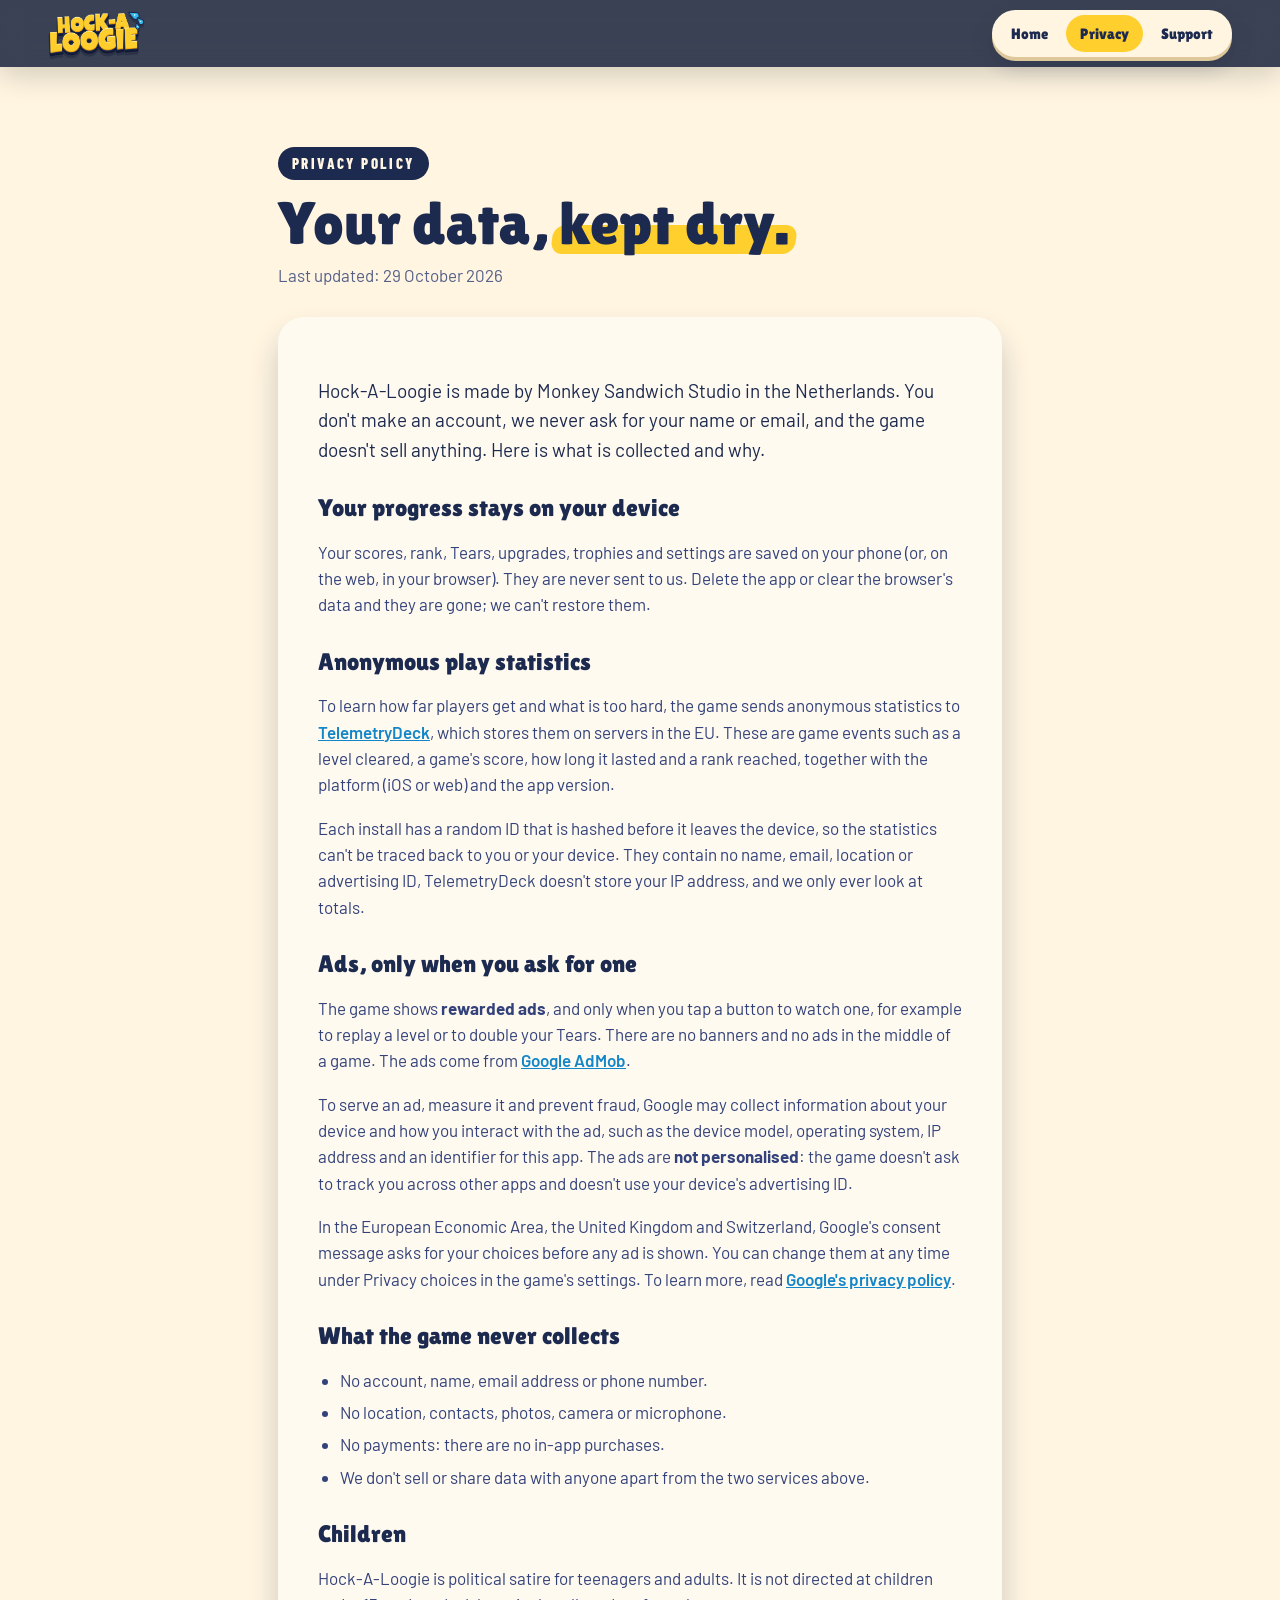
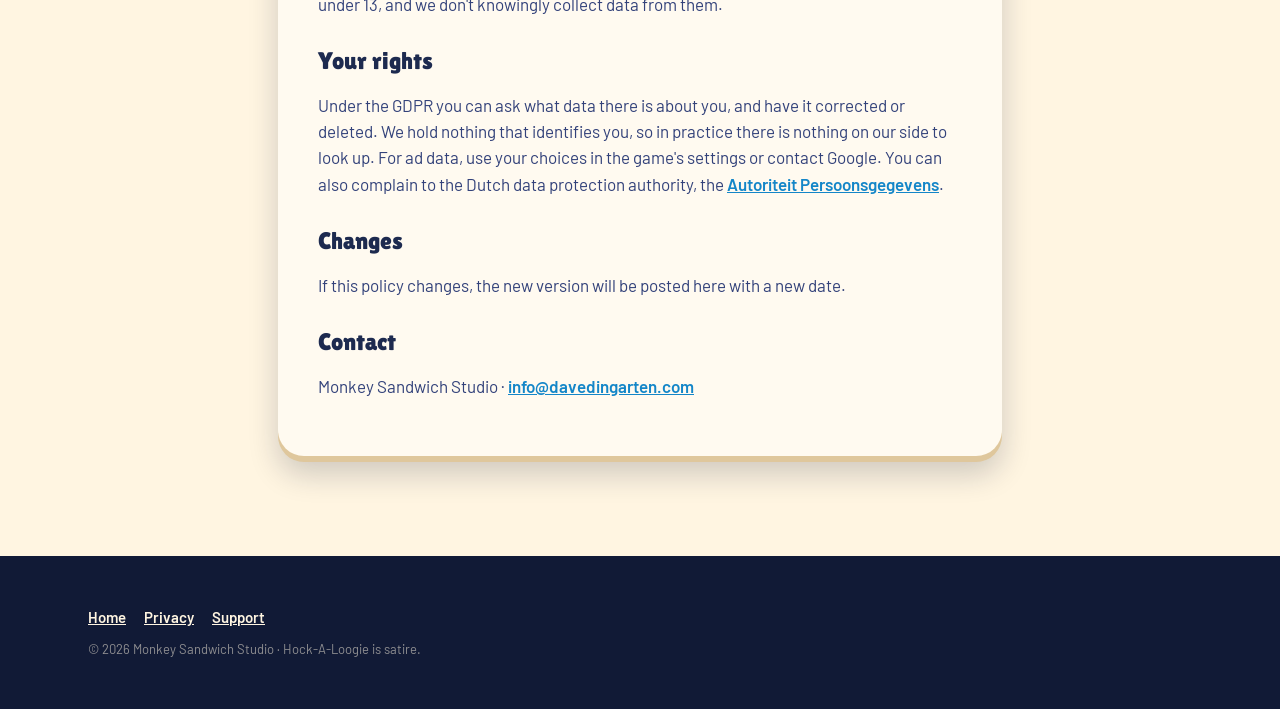
==== privacy/index.html @ 8e6e8755 "Hock-A-Loogie site: landing page, privacy policy, support Co-Authored-By: Claude Opus 5.5 <noreply@a" ====
<!doctype html>
<html lang="en">
<head>
<meta charset="utf-8">
<meta name="viewport" content="width=device-width, initial-scale=1, viewport-fit=cover">
<title>Privacy Policy · Hock-A-Loogie</title>
<meta name="description" content="What Hock-A-Loogie collects, why, and what you can do about it.">
<meta name="theme-color" content="#1d2a4f">
<link rel="icon" href="../art/favicon.png">
<link rel="apple-touch-icon" href="../art/apple-touch-icon.png">
<link rel="preconnect" href="https://fonts.googleapis.com">
<link rel="preconnect" href="https://fonts.gstatic.com" crossorigin>
<link href="https://fonts.googleapis.com/css2?family=Barlow+Condensed:wght@800&family=Barlow:wght@400;600&family=Lilita+One&display=swap" rel="stylesheet">
<link rel="stylesheet" href="../css/site.css">
</head>
<body class="doc-page">

<header class="topbar solid">
  <a class="brand" href="../" aria-label="Hock-A-Loogie home"><img src="../art/logo.webp" alt="Hock-A-Loogie" width="1257" height="596"></a>
  <nav aria-label="Pages"><a href="../">Home</a><a href="./" class="on">Privacy</a><a href="../support/">Support</a></nav>
</header>

<main class="doc">
  <div class="wrap">
    <p class="kicker">PRIVACY POLICY</p>
    <h1 class="h2">Your data, <span class="hl">kept dry.</span></h1>
    <p class="date">Last updated: 29 October 2026</p>

    <div class="doc-card">
      <p class="lead">Hock-A-Loogie is made by Monkey Sandwich Studio in the Netherlands. You don't make an account, we never ask for your name or email, and the game doesn't sell anything. Here is what is collected and why.</p>

      <h3>Your progress stays on your device</h3>
      <p>Your scores, rank, Tears, upgrades, trophies and settings are saved on your phone (or, on the web, in your browser). They are never sent to us. Delete the app or clear the browser's data and they are gone; we can't restore them.</p>

      <h3>Anonymous play statistics</h3>
      <p>To learn how far players get and what is too hard, the game sends anonymous statistics to <a href="https://telemetrydeck.com/privacy/" rel="noopener">TelemetryDeck</a>, which stores them on servers in the EU. These are game events such as a level cleared, a game's score, how long it lasted and a rank reached, together with the platform (iOS or web) and the app version.</p>
      <p>Each install has a random ID that is hashed before it leaves the device, so the statistics can't be traced back to you or your device. They contain no name, email, location or advertising ID, TelemetryDeck doesn't store your IP address, and we only ever look at totals.</p>

      <h3>Ads, only when you ask for one</h3>
      <p>The game shows <strong>rewarded ads</strong>, and only when you tap a button to watch one, for example to replay a level or to double your Tears. There are no banners and no ads in the middle of a game. The ads come from <a href="https://policies.google.com/technologies/partner-sites" rel="noopener">Google AdMob</a>.</p>
      <p>To serve an ad, measure it and prevent fraud, Google may collect information about your device and how you interact with the ad, such as the device model, operating system, IP address and an identifier for this app. The ads are <strong>not personalised</strong>: the game doesn't ask to track you across other apps and doesn't use your device's advertising ID.</p>
      <p>In the European Economic Area, the United Kingdom and Switzerland, Google's consent message asks for your choices before any ad is shown. You can change them at any time under Privacy choices in the game's settings. To learn more, read <a href="https://policies.google.com/privacy" rel="noopener">Google's privacy policy</a>.</p>

      <h3>What the game never collects</h3>
      <ul>
        <li>No account, name, email address or phone number.</li>
        <li>No location, contacts, photos, camera or microphone.</li>
        <li>No payments: there are no in-app purchases.</li>
        <li>We don't sell or share data with anyone apart from the two services above.</li>
      </ul>

      <h3>Children</h3>
      <p>Hock-A-Loogie is political satire for teenagers and adults. It is not directed at children under 13, and we don't knowingly collect data from them.</p>

      <h3>Your rights</h3>
      <p>Under the GDPR you can ask what data there is about you, and have it corrected or deleted. We hold nothing that identifies you, so in practice there is nothing on our side to look up. For ad data, use your choices in the game's settings or contact Google. You can also complain to the Dutch data protection authority, the <a href="https://autoriteitpersoonsgegevens.nl/en" rel="noopener">Autoriteit Persoonsgegevens</a>.</p>

      <h3>Changes</h3>
      <p>If this policy changes, the new version will be posted here with a new date.</p>

      <h3>Contact</h3>
      <p>Monkey Sandwich Studio · <a href="mailto:info@davedingarten.com">info@davedingarten.com</a></p>
    </div>
  </div>
</main>

<footer class="foot">
  <div class="wrap">
    <nav class="foot-links" aria-label="Pages"><a href="../">Home</a><a href="./">Privacy</a><a href="../support/">Support</a></nav>
    <p class="small">© 2026 Monkey Sandwich Studio · Hock-A-Loogie is satire.</p>
  </div>
</footer>
</body>
</html>
---- css/site.css ----
/* Hock-A-Loogie landing page. Palette and fonts from scripts/ui/style.gd. */
:root {
  --navy: #1d2a4f;
  --navy-mid: #33427a;
  --navy-soft: #56618a;
  --navy-deep: #111a36;
  --cream: #fff5e1;
  --cream-rim: #dfc79c;
  --yellow: #ffcf2e;
  --yellow-rim: #d9950b;
  --cyan: #34bdf2;
  --cyan-deep: #1486c8;
  --cyan-soft: #cdeefc;
  --red: #eb4352;
  --red-rim: #a1202e;
  --green: #62c94c;
  --goo: #a6dd3c;
  --goo-hi: #e9ff9a;
  --f-logo: 'Luckiest Guy', 'Lilita One', system-ui, sans-serif;
  --f-head: 'Lilita One', system-ui, sans-serif;
  --f-cond: 'Barlow Condensed', 'Arial Narrow', sans-serif;
  --f-body: 'Barlow', system-ui, sans-serif;
  --plate-shadow: 0 6px 0 var(--cream-rim), 0 18px 30px rgba(17, 26, 54, .2);
  --spring: cubic-bezier(.3, 1.5, .5, 1);
  --gutter: clamp(16px, 4vw, 48px);
}

*, *::before, *::after { box-sizing: border-box; }
html { scroll-behavior: smooth; -webkit-text-size-adjust: 100%; overflow-x: clip; }
body { margin: 0; background: var(--cream); color: var(--navy); font-family: var(--f-body); font-size: 17px; line-height: 1.55; overflow-x: clip; -webkit-font-smoothing: antialiased; }
img, video, svg { display: block; max-width: 100%; }
img { height: auto; }
a { color: inherit; }
button { font: inherit; color: inherit; cursor: pointer; }
.wrap { width: min(1200px, 100%); margin: 0 auto; padding: 0 var(--gutter); }

/* Held until the motion script takes over (see the <head>). */
.motion .hh-copy > *, .motion .hh-phones .phone, .motion .topbar { visibility: hidden; }

/* ---------- top bar ---------- */
.topbar { position: fixed; z-index: 40; top: 0; left: 0; right: 0; display: flex; align-items: center; gap: 16px; padding: 14px var(--gutter); padding-top: max(14px, env(safe-area-inset-top)); transition: background .35s, box-shadow .35s, padding .35s; pointer-events: none; }
.topbar > * { pointer-events: auto; }
.topbar.solid { background: rgba(17, 26, 54, .82); backdrop-filter: blur(14px) saturate(1.3); -webkit-backdrop-filter: blur(14px) saturate(1.3); box-shadow: 0 8px 30px rgba(0, 0, 0, .18); padding-top: 10px; padding-bottom: 10px; }
.brand { display: block; line-height: 0; transition: opacity .35s, transform .35s var(--spring); }
.brand img { height: 46px; width: auto; filter: drop-shadow(0 3px 0 rgba(17, 26, 54, .35)); }
.topbar:not(.solid) .brand { opacity: 0; transform: translateY(-10px) scale(.9); pointer-events: none; }
.topbar nav { margin-left: auto; display: flex; gap: 4px; background: var(--cream); border-radius: 999px; padding: 5px; box-shadow: 0 4px 0 var(--cream-rim), 0 10px 22px rgba(17, 26, 54, .2); }
.topbar nav a { font-family: var(--f-head); font-size: 15px; text-decoration: none; padding: 7px 14px; border-radius: 999px; transition: background .2s, transform .2s var(--spring); }
.topbar nav a:hover, .topbar nav a.on { background: var(--yellow); }
.topbar nav a:active { transform: scale(.94); }
.topbar nav .nav-cta { background: var(--navy); color: var(--cream); }
.topbar nav .nav-cta:hover { background: var(--navy-mid); }

/* ---------- shared pieces ---------- */
.pill { display: inline-block; font-family: var(--f-cond); font-weight: 800; font-size: 15px; letter-spacing: .12em; color: var(--cream); background: var(--navy); padding: 6px 16px 5px; border-radius: 999px; box-shadow: 0 3px 0 var(--navy-deep); }
.kicker { display: inline-block; margin: 0 0 14px; font-family: var(--f-cond); font-weight: 800; font-size: 15px; letter-spacing: .16em; color: var(--cream); background: var(--navy); padding: 5px 14px 4px; border-radius: 999px; }
.kicker.light { background: var(--yellow); color: var(--navy); }
.h2 { margin: 0 0 36px; font-family: var(--f-head); font-weight: 400; font-size: clamp(42px, 6vw, 80px); line-height: .98; color: var(--navy); }
.hl { position: relative; white-space: nowrap; z-index: 0; }
.hl::before { content: ''; position: absolute; z-index: -1; left: -.12em; right: -.12em; bottom: .04em; height: .48em; background: var(--yellow); border-radius: .2em; transform: skewX(-8deg) scaleX(var(--hl, 1)); transform-origin: left; }
.split .w { display: inline-block; overflow: hidden; vertical-align: top; padding-bottom: .08em; margin-bottom: -.08em; }
.split .w > span { display: inline-block; }
.cta-row { display: flex; flex-wrap: wrap; gap: 14px; align-items: center; }
.btn { display: inline-flex; align-items: center; gap: 10px; font-family: var(--f-head); font-size: 20px; text-decoration: none; padding: 14px 26px 13px; border-radius: 999px; border: 3px solid var(--navy); position: relative; transition: transform .2s var(--spring), box-shadow .15s; white-space: nowrap; }
.btn svg { width: 18px; fill: currentColor; }
.btn-yellow { background: linear-gradient(180deg, #ffe066, var(--yellow) 55%, #f4b51f); color: var(--navy); box-shadow: 0 6px 0 var(--navy), 0 14px 24px rgba(17, 26, 54, .3), inset 0 3px 0 rgba(255, 255, 255, .55); overflow: hidden; }
.btn-cream { background: var(--cream); color: var(--navy); box-shadow: 0 6px 0 var(--navy), 0 14px 24px rgba(17, 26, 54, .25), inset 0 3px 0 #fff; }
.btn:hover { transform: translateY(-3px); }
.btn:active { transform: translateY(5px); box-shadow: 0 1px 0 var(--navy), 0 4px 10px rgba(17, 26, 54, .2); }
.btn-yellow::after { content: ''; position: absolute; inset: 0; border-radius: inherit; background: linear-gradient(110deg, transparent 30%, rgba(255, 255, 255, .6) 45%, transparent 60%); background-size: 250% 100%; animation: btn-shine 5.5s ease-in-out infinite; pointer-events: none; }
@keyframes btn-shine { 0%, 70% { background-position: 130% 0; } 100% { background-position: -60% 0; } }
.btn-small { font-size: 16px; padding: 10px 18px 9px; }
.btn-small svg { fill: none; stroke: currentColor; stroke-width: 2.4; stroke-linecap: round; stroke-linejoin: round; }

/* ---------- hero ---------- */
.home-hero { position: relative; min-height: 100vh; min-height: 100svh; display: grid; align-items: center; overflow: hidden; padding: 110px 0 90px; background: #8fcff3; }
.hh-bg { position: absolute; inset: -4% 0; will-change: transform; }
.hh-bg img { width: 100%; height: 100%; object-fit: cover; object-position: 50% 60%; }
.home-hero::before { content: ''; position: absolute; inset: 0; z-index: 1; pointer-events: none; background: linear-gradient(90deg, rgba(255, 245, 225, .55) 0%, rgba(255, 245, 225, .15) 45%, rgba(255, 245, 225, 0) 70%), linear-gradient(180deg, rgba(17, 26, 54, .25), rgba(17, 26, 54, 0) 20%); }
.hh-grid { position: relative; z-index: 2; display: grid; grid-template-columns: 1fr auto; gap: clamp(30px, 6vw, 90px); align-items: center; }
.hh-logo { position: relative; margin: 14px 0 0; line-height: 0; width: min(560px, 100%); transform-origin: 50% 85%; }
.hh-logo img { width: 100%; height: auto; }
/* The game's logo shine: a soft band swept across the letters, clipped to them. */
.hh-logo .shine { position: absolute; inset: 0; pointer-events: none; -webkit-mask: url(../art/logo.webp) center / 100% 100% no-repeat; mask: url(../art/logo.webp) center / 100% 100% no-repeat; background: linear-gradient(105deg, transparent 38%, rgba(255, 252, 220, .85) 47%, rgba(255, 252, 220, .85) 50%, transparent 58%); background-size: 260% 100%; background-position: 140% 0; mix-blend-mode: screen; }
.tag { margin: 26px 0 8px; font-family: var(--f-head); font-size: clamp(22px, 2.3vw, 32px); line-height: 1.1; color: var(--cream); text-shadow: 0 2px 0 var(--navy), 0 0 18px rgba(17, 26, 54, .35); -webkit-text-stroke: 6px var(--navy); paint-order: stroke fill; }
.tag em { font-style: normal; color: var(--goo-hi); }
.sub { margin: 14px 0 22px; max-width: 470px; font-size: 16px; color: var(--navy); background: rgba(255, 245, 225, .82); backdrop-filter: blur(8px); -webkit-backdrop-filter: blur(8px); padding: 12px 16px; border-radius: 16px; box-shadow: 0 4px 0 rgba(223, 199, 156, .9); }
.hh-phones { position: relative; width: 500px; height: 660px; perspective: 1200px; }
.hh-phones .phone { position: absolute; margin: 0; will-change: transform; }
.p-title { left: 0; top: 10px; }
.p-play { right: 0; top: 70px; }
.phone-body { position: relative; width: 270px; aspect-ratio: 480 / 1040; border-radius: 40px; padding: 10px; background: linear-gradient(145deg, #3a4775, var(--navy-deep)); box-shadow: 0 0 0 3px #0b1126, 0 30px 60px rgba(17, 26, 54, .4), inset 0 2px 1px rgba(255, 255, 255, .25); }
.phone-body video, .phone-body img { width: 100%; height: 100%; object-fit: cover; border-radius: 31px; background: #8fbf6a; }
.phone-island { position: absolute; top: 18px; left: 50%; width: 78px; height: 22px; margin-left: -39px; border-radius: 20px; background: #000; }
.scroll-cue { position: absolute; z-index: 3; left: 50%; bottom: calc(96px + env(safe-area-inset-bottom)); width: 30px; height: 48px; margin-left: -15px; border: 3px solid var(--navy); border-radius: 18px; background: rgba(255, 245, 225, .6); }
.scroll-cue span { position: absolute; left: 50%; top: 8px; width: 8px; height: 11px; margin-left: -4px; border-radius: 4px; background: var(--cyan); animation: cue 1.8s ease-in infinite; }
@keyframes cue { 0% { transform: translateY(0); opacity: 1; } 70% { transform: translateY(18px) scaleY(1.4); opacity: 1; } 100% { transform: translateY(22px); opacity: 0; } }

/* ---------- ticker ---------- */
.ticker { position: relative; z-index: 3; height: 150px; margin: -75px 0; pointer-events: none; overflow: hidden; }
.band { position: absolute; left: -5%; right: -5%; display: flex; align-items: center; height: 56px; overflow: hidden; will-change: transform; }
.band-a { top: 32px; transform: rotate(-3deg); background: var(--yellow); border-block: 4px solid var(--navy); box-shadow: 0 10px 0 rgba(17, 26, 54, .15); z-index: 2; }
.band-b { top: 62px; transform: rotate(2.2deg); background: var(--navy); border-block: 4px solid var(--navy-deep); }
.tag-fnn { position: relative; z-index: 2; flex: none; height: 100%; display: flex; align-items: center; gap: 8px; padding: 4px 18px 0 7%; background: var(--red); color: #fff; font-family: var(--f-logo); font-size: 26px; box-shadow: 8px 0 0 var(--navy); }
.tag-fnn i { font-style: normal; font-family: var(--f-cond); font-weight: 900; font-size: 16px; letter-spacing: .12em; background: #fff; color: var(--red); padding: 2px 7px; border-radius: 4px; }
.track { display: flex; flex: none; white-space: nowrap; font-family: var(--f-cond); font-weight: 900; font-size: 25px; padding-top: 3px; color: var(--navy); will-change: transform; }
.band-b .track { color: var(--cream); font-family: var(--f-head); font-weight: 400; font-size: 22px; }
.track span { padding: 0 22px; display: inline-flex; align-items: center; gap: 22px; }
.track span::after { content: ''; width: 12px; height: 16px; background: var(--cyan); border: 2px solid var(--navy); border-radius: 50% 50% 50% 50% / 60% 60% 40% 40%; }
.band-b .track span::after { border-color: var(--cream); }

/* ---------- sections ---------- */
.sec { position: relative; padding: clamp(100px, 12vw, 160px) 0 clamp(80px, 9vw, 120px); }
.sec-sky { background: linear-gradient(180deg, #bfe6fb 0%, #e3f4fc 45%, var(--cream) 100%); overflow: hidden; }
.sec-cream { background: var(--cream); }

/* how to play */
.steps { list-style: none; margin: 0 0 30px; padding: 0; display: grid; grid-template-columns: repeat(3, 1fr); gap: 22px; }
.step { background: var(--cream); border-radius: 26px; padding: 22px 24px 26px; box-shadow: var(--plate-shadow); }
.step h3 { margin: 18px 0 4px; font-family: var(--f-head); font-weight: 400; font-size: 30px; line-height: 1; letter-spacing: .02em; }
.step p { margin: 0; color: var(--navy-mid); font-size: 16px; }
.step-art { width: 96px; height: 96px; border-radius: 22px; background: linear-gradient(180deg, #a5dcf6, #e2f4fc); position: relative; overflow: hidden; box-shadow: inset 0 0 0 3px var(--navy); }
.art-aim .ring { position: absolute; width: 30px; height: 30px; top: 30px; left: 33px; border-radius: 50%; border: 5px solid var(--yellow); box-shadow: 0 0 0 3px var(--navy); animation: aim 2.4s ease-in-out infinite; }
.art-aim .drag { position: absolute; width: 20px; height: 20px; bottom: 9px; left: 38px; border-radius: 50%; background: rgba(29, 42, 79, .25); animation: aimf 2.4s ease-in-out infinite; }
@keyframes aim { 0%, 100% { transform: translateX(-22px); } 50% { transform: translateX(22px); } }
@keyframes aimf { 0%, 100% { transform: translateX(-14px); } 50% { transform: translateX(14px); } }
.art-hold svg { width: 96px; }
.art-hold path { fill: none; stroke-linecap: round; }
.art-hold .t { stroke: var(--navy); stroke-width: 14; }
.art-hold .f { stroke: var(--yellow); stroke-width: 7; stroke-dasharray: 82; stroke-dashoffset: 82; animation: fill 2.4s ease-in infinite; }
@keyframes fill { 0% { stroke-dashoffset: 82; stroke: var(--cyan); } 70% { stroke: var(--yellow); } 85%, 100% { stroke-dashoffset: 0; stroke: var(--red); } }
.art-release .blob { position: absolute; width: 18px; height: 22px; left: 14px; top: 10px; background: var(--cyan-soft); border: 3px solid var(--navy); border-radius: 50% 50% 50% 50% / 60% 60% 40% 40%; animation: lob 2.4s cubic-bezier(.4, 0, .9, .6) infinite; }
.art-release .splash { position: absolute; width: 50px; height: 14px; left: 32px; bottom: 13px; border-radius: 50%; background: var(--cyan-soft); border: 3px solid var(--navy); transform: scale(0); animation: splash 2.4s ease-out infinite; }
@keyframes lob { 0% { transform: translate(0, 0) rotate(0); opacity: 1; } 55% { transform: translate(42px, 52px) rotate(120deg); opacity: 1; } 56%, 100% { opacity: 0; transform: translate(42px, 52px); } }
@keyframes splash { 0%, 54% { transform: scale(0); } 62% { transform: scale(1.25, 1); } 75%, 92% { transform: scale(1); opacity: 1; } 100% { opacity: 0; } }
.rules { list-style: none; padding: 0; margin: 0; display: flex; flex-wrap: wrap; gap: 10px; }
.rules li { font-family: var(--f-cond); font-weight: 600; font-size: 17px; background: #fff; border: 2.5px solid var(--navy); border-radius: 999px; padding: 6px 14px 5px; box-shadow: 0 3px 0 var(--navy); }
.rules b { font-weight: 900; color: var(--cyan-deep); margin-right: 3px; }

/* stats */
.stats { position: relative; overflow: hidden; padding: 70px 0; background: var(--navy); color: var(--cream); }
.stats-bg { position: absolute; inset: -20% 0; will-change: transform; }
.stats-bg img { width: 100%; height: 100%; object-fit: cover; }
.stats::before { content: ''; position: absolute; inset: 0; z-index: 1; background: linear-gradient(90deg, rgba(17, 26, 54, .86), rgba(17, 26, 54, .7)); }
.stats-row { position: relative; z-index: 2; display: grid; grid-template-columns: repeat(4, 1fr); gap: 20px; text-align: center; }
.stat b { display: block; font-family: var(--f-logo); font-weight: 400; font-size: clamp(56px, 7vw, 92px); line-height: 1; color: var(--yellow); -webkit-text-stroke: .1em var(--navy-deep); paint-order: stroke fill; text-shadow: 0 .07em 0 var(--navy-deep); }
.stat span { display: block; margin-top: 8px; font-family: var(--f-cond); font-weight: 800; font-size: 17px; letter-spacing: .08em; text-transform: uppercase; color: rgba(255, 245, 225, .85); }

/* features */
.feat-grid { display: grid; grid-template-columns: repeat(3, 1fr); gap: 28px; perspective: 1400px; }
.feat { background: var(--cream); border-radius: 26px; padding: 12px 12px 22px; box-shadow: var(--plate-shadow); transform-style: preserve-3d; will-change: transform; }
.feat-img { aspect-ratio: 4 / 5; border-radius: 18px; overflow: hidden; box-shadow: inset 0 0 0 3px rgba(29, 42, 79, .15); background: var(--cyan-soft); }
.feat-img img { width: 100%; height: 100%; object-fit: cover; transition: transform .8s cubic-bezier(.2, .7, .2, 1); }
.feat:hover .feat-img img { transform: scale(1.05); }
.feat h3 { margin: 18px 10px 6px; font-family: var(--f-head); font-weight: 400; font-size: 26px; line-height: 1.05; }
.feat p { margin: 0 10px; color: var(--navy-mid); font-size: 16px; }

/* faq */
.faq-wrap { display: grid; grid-template-columns: minmax(240px, 380px) 1fr; gap: clamp(30px, 6vw, 80px); align-items: start; }
.faq { display: grid; gap: 14px; }
.faq details { background: var(--cream); border-radius: 20px; box-shadow: 0 5px 0 var(--cream-rim), 0 14px 24px rgba(17, 26, 54, .12); overflow: hidden; }
.faq summary { list-style: none; cursor: pointer; display: flex; align-items: center; justify-content: space-between; gap: 16px; padding: 18px 22px; font-family: var(--f-head); font-size: 22px; line-height: 1.15; }
.faq summary::-webkit-details-marker { display: none; }
.faq summary::after { content: '+'; flex: none; width: 34px; height: 34px; display: grid; place-items: center; border-radius: 50%; background: var(--yellow); border: 2.5px solid var(--navy); box-shadow: 0 3px 0 var(--navy); font-size: 24px; line-height: 1; padding-top: 2px; transition: transform .35s var(--spring); }
.faq details[open] summary::after { transform: rotate(135deg); }
.faq-a { overflow: hidden; }
.faq-a p { margin: 0; padding: 0 22px 20px; color: var(--navy-mid); }

/* coming soon */
.soon { position: relative; overflow: hidden; padding: 90px 0 100px; background: radial-gradient(90% 120% at 25% 40%, #9bd8f7 0%, #5fb6ef 60%, #3d95d6 100%); }
.soon::before { content: ''; position: absolute; inset: 0; pointer-events: none; opacity: .85; background:
  radial-gradient(closest-side, #fff 55%, transparent) 6% 16% / 280px 90px no-repeat,
  radial-gradient(closest-side, #fff 55%, transparent) 92% 22% / 340px 110px no-repeat,
  radial-gradient(closest-side, #fff 55%, transparent) 72% 92% / 260px 80px no-repeat; }
.soon-grid { position: relative; display: grid; grid-template-columns: auto 1fr; gap: clamp(28px, 5vw, 70px); align-items: center; }
.tile { width: clamp(140px, 17vw, 210px); aspect-ratio: 1; border-radius: 22.5%; overflow: hidden; box-shadow: 0 0 0 4px var(--navy), 0 9px 0 var(--navy), 0 26px 40px rgba(17, 26, 54, .3); will-change: transform; }
.tile img { width: 100%; height: 100%; }
.soon-head { margin: 0 0 20px; font-family: var(--f-logo); font-weight: 400; font-size: clamp(40px, 5.4vw, 76px); line-height: .95; color: var(--cream); -webkit-text-stroke: .1em var(--navy); paint-order: stroke fill; text-shadow: 0 .07em 0 var(--navy-deep); }
.soon-head span { display: inline-block; color: var(--yellow); }
.store { display: inline-flex; align-items: center; gap: 12px; padding: 10px 22px 10px 16px; border-radius: 16px; background: var(--navy); border: 3px solid var(--navy-deep); box-shadow: 0 5px 0 var(--navy-deep); font-family: var(--f-head); font-size: 22px; line-height: 1; color: var(--cream); }
.store svg { width: 30px; fill: none; stroke: var(--cream); stroke-width: 1.8; stroke-linecap: round; }
.store small { display: block; font-family: var(--f-cond); font-weight: 600; font-size: 13px; letter-spacing: .06em; opacity: .8; margin-bottom: 3px; }
.share-row { display: flex; flex-wrap: wrap; align-items: center; gap: 12px 22px; margin-top: 22px; }
.press-link { font-family: var(--f-head); font-size: 18px; color: var(--navy); text-decoration: none; border-bottom: 3px solid var(--navy); padding-bottom: 1px; }
.press-link small { font-family: var(--f-cond); font-weight: 600; font-size: 14px; letter-spacing: .04em; margin-left: 6px; opacity: .8; }
.press-link:hover { color: var(--cream); border-color: var(--cream); }
.toast { position: fixed; z-index: 60; left: 50%; bottom: 28px; transform: translate(-50%, 20px); opacity: 0; background: var(--navy); color: var(--cream); font-family: var(--f-head); font-size: 17px; padding: 10px 18px; border-radius: 999px; box-shadow: 0 5px 0 var(--navy-deep); transition: opacity .3s, transform .4s var(--spring); pointer-events: none; }
.toast.on { opacity: 1; transform: translate(-50%, 0); }

/* footer */
.foot { background: var(--navy-deep); color: rgba(255, 245, 225, .75); padding: 50px 0 calc(40px + env(safe-area-inset-bottom)); font-size: 15px; }
.foot p { max-width: 720px; margin: 0 0 10px; }
.foot .small { font-size: 13px; opacity: .7; }
.foot-grid { display: grid; grid-template-columns: auto 1fr; gap: 40px; align-items: center; }
.foot-logo { width: 190px; height: auto; }

/* ---------- the drop that falls down the page ---------- */
.drop-layer { position: absolute; left: 0; top: 0; width: 100%; height: 0; z-index: 30; pointer-events: none; }
.scroll-drop { position: absolute; left: 0; top: 0; width: 26px; height: 32px; margin: -16px 0 0 -13px; border-radius: 50% 50% 50% 50% / 60% 60% 40% 40%; background: radial-gradient(circle at 36% 30%, #fff 0 12%, #9fe3ff 26%, var(--cyan) 62%, var(--cyan-deep) 100%); border: 3.5px solid var(--navy); opacity: 0; will-change: transform; }
.drop-splat { position: absolute; left: 0; top: 0; width: 86px; margin: -29px 0 0 -43px; opacity: 0; transform: scale(0); }
.drop-splat svg { width: 100%; overflow: visible; }
.drop-splat path, .drop-splat circle { fill: var(--cyan); stroke: var(--navy); stroke-width: 3.5; }
.drop-splat .hi { fill: rgba(255, 255, 255, .8); }

/* ---------- small screens ---------- */
@media (max-width: 1000px) {
  .feat-grid { grid-template-columns: repeat(2, 1fr); }
  .steps { grid-template-columns: 1fr; }
  .step { display: grid; grid-template-columns: 96px 1fr; column-gap: 20px; align-items: center; }
  .step-art { grid-row: span 2; }
  .step h3 { margin: 0 0 4px; align-self: end; }
  .step p { align-self: start; }
}
@media (max-width: 900px) {
  .topbar { gap: 10px; }
  .brand img { height: 38px; }
  .topbar nav { padding: 4px; overflow-x: auto; max-width: calc(100vw - 32px); scrollbar-width: none; margin-left: auto; }
  .topbar nav a { font-size: 13px; padding: 6px 10px; white-space: nowrap; }
  .topbar:not(.solid) .brand { display: none; }
  .topbar.solid nav a:not(.nav-cta) { display: none; }
  .hh-grid { grid-template-columns: 1fr; text-align: center; justify-items: center; }
  .hh-copy { display: grid; justify-items: center; }
  .hh-copy .cta-row { justify-content: center; }
  .home-hero::before { background: linear-gradient(180deg, rgba(255, 245, 225, .5) 0%, rgba(255, 245, 225, .2) 50%, rgba(255, 245, 225, 0) 80%); }
  .hh-phones { width: 340px; height: 450px; }
  .phone-body { width: 184px; border-radius: 30px; padding: 7px; }
  .phone-body video, .phone-body img { border-radius: 24px; }
  .phone-island { top: 13px; width: 54px; height: 16px; margin-left: -27px; }
  .scroll-cue { display: none; }
  .tag { font-size: 22px; }
  .stats-row { grid-template-columns: repeat(2, 1fr); row-gap: 34px; }
  .faq-wrap { grid-template-columns: 1fr; gap: 0; }
  .soon-grid { grid-template-columns: 1fr; justify-items: center; text-align: center; }
  .soon .cta-row, .share-row { justify-content: center; }
  .foot-grid { grid-template-columns: 1fr; gap: 20px; }
  .ticker { height: 120px; margin: -60px 0; }
  .band { height: 46px; }
  .track { font-size: 20px; }
  .band-b .track { font-size: 18px; }
  .tag-fnn { font-size: 20px; }
}
@media (max-width: 600px) {
  .feat-grid { grid-template-columns: 1fr; }
  .step { grid-template-columns: 74px 1fr; column-gap: 14px; padding: 16px; }
  .step-art { width: 74px; height: 74px; }
  .art-aim .ring { left: 22px; top: 20px; }
  .art-aim .drag { left: 27px; }
  .art-hold svg { width: 74px; }
  .faq summary { font-size: 19px; }
}

@media (prefers-reduced-motion: reduce) {
  *, *::before, *::after { animation-duration: .001s !important; animation-iteration-count: 1 !important; transition-duration: .001s !important; }
  html { scroll-behavior: auto; }
  .drop-layer { display: none; }
}

/* ---------- text pages (privacy, support) ---------- */
.doc-page .topbar { position: sticky; }
.doc-page .topbar .brand { opacity: 1; transform: none; pointer-events: auto; }
.doc { padding: clamp(40px, 7vw, 80px) 0 clamp(60px, 8vw, 100px); }
.doc .wrap { max-width: 820px; }
.doc .h2 { font-size: clamp(38px, 6vw, 60px); margin-bottom: 10px; }
.doc .date { color: var(--navy-soft); margin: 0 0 28px; }
.doc-card { background: #fffaf0; border-radius: 26px; box-shadow: var(--plate-shadow); padding: clamp(22px, 4vw, 40px); }
.doc-card h3 { font-family: var(--f-head); font-weight: 400; font-size: 24px; line-height: 1.15; margin: 30px 0 8px; }
.doc-card h3:first-child { margin-top: 0; }
.doc-card p, .doc-card li { color: var(--navy-mid); }
.doc-card ul { padding-left: 22px; }
.doc-card li { margin: 6px 0; }
.doc-card a { color: var(--cyan-deep); font-weight: 600; }
.doc-card .lead { color: var(--navy); font-size: 19px; }
.foot-links { display: flex; gap: 18px; flex-wrap: wrap; margin: 0 0 10px; }
.foot-links a { color: var(--cream); font-weight: 600; }
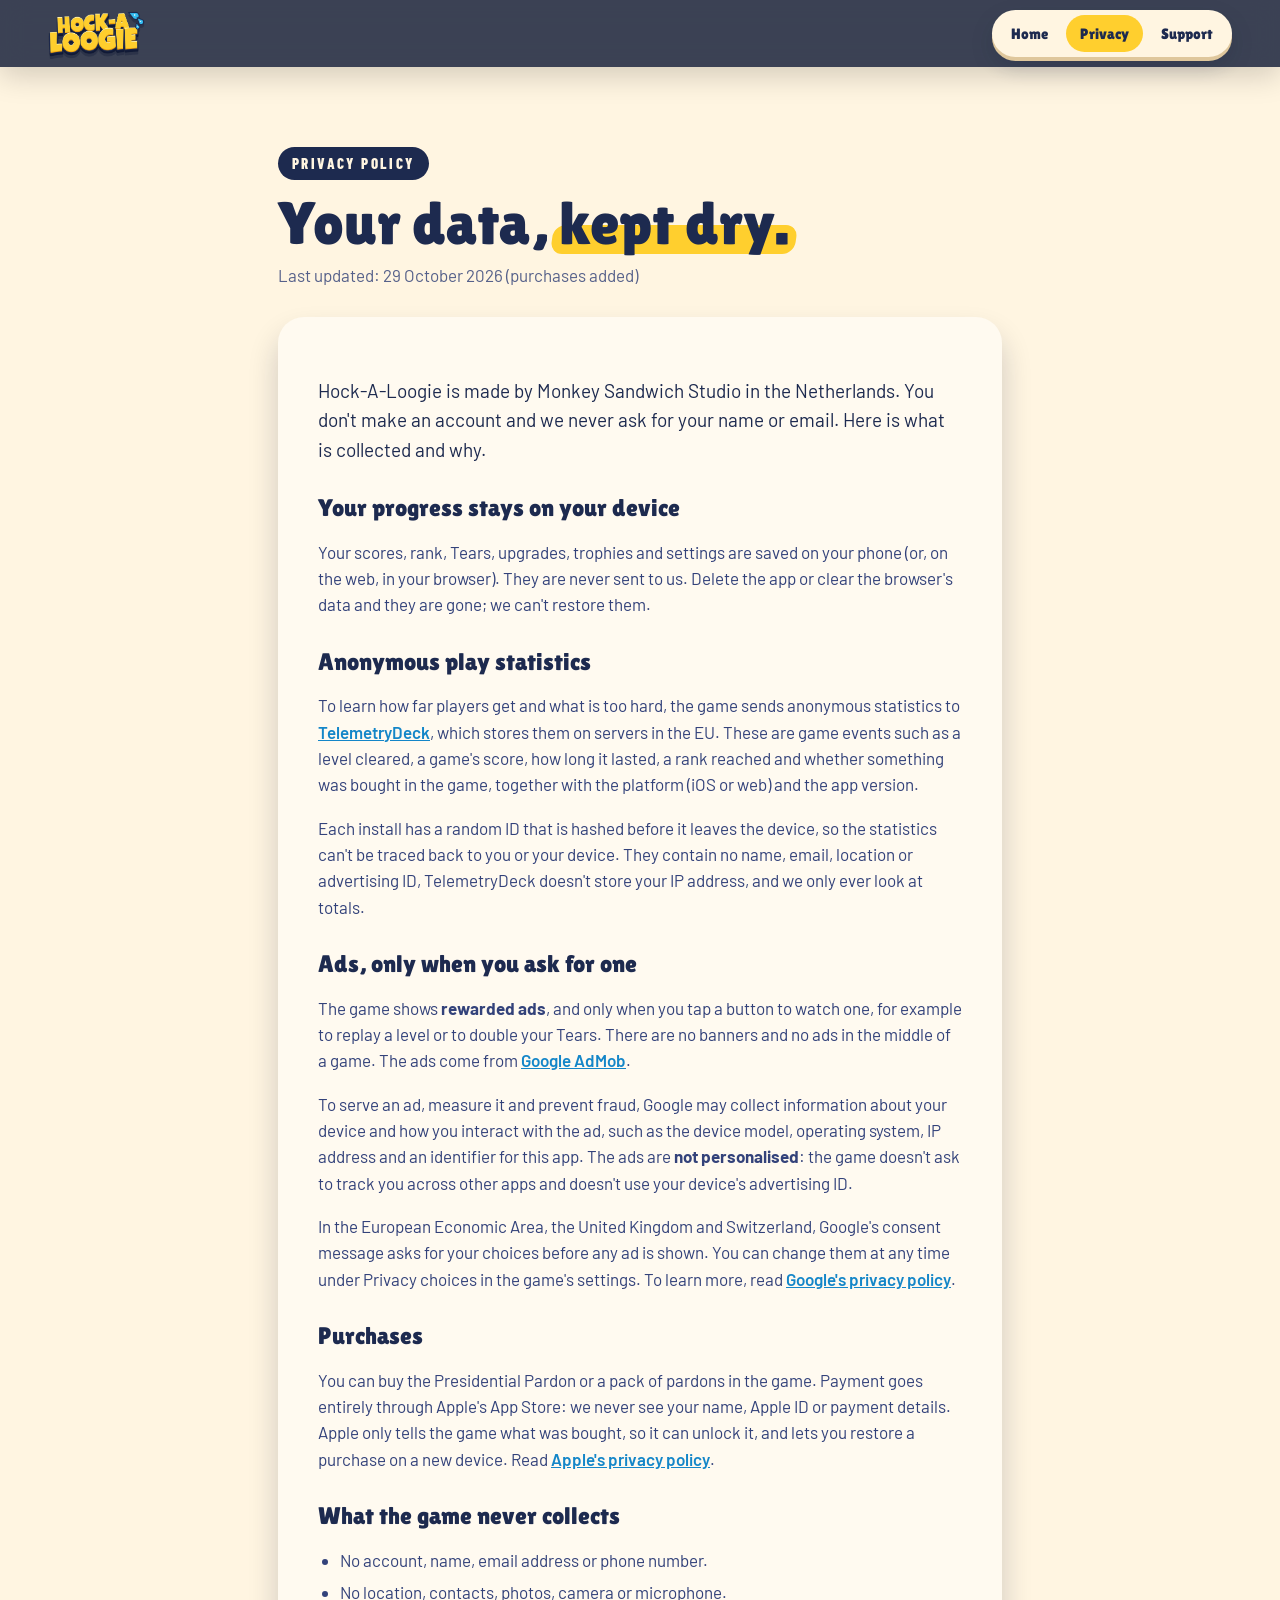
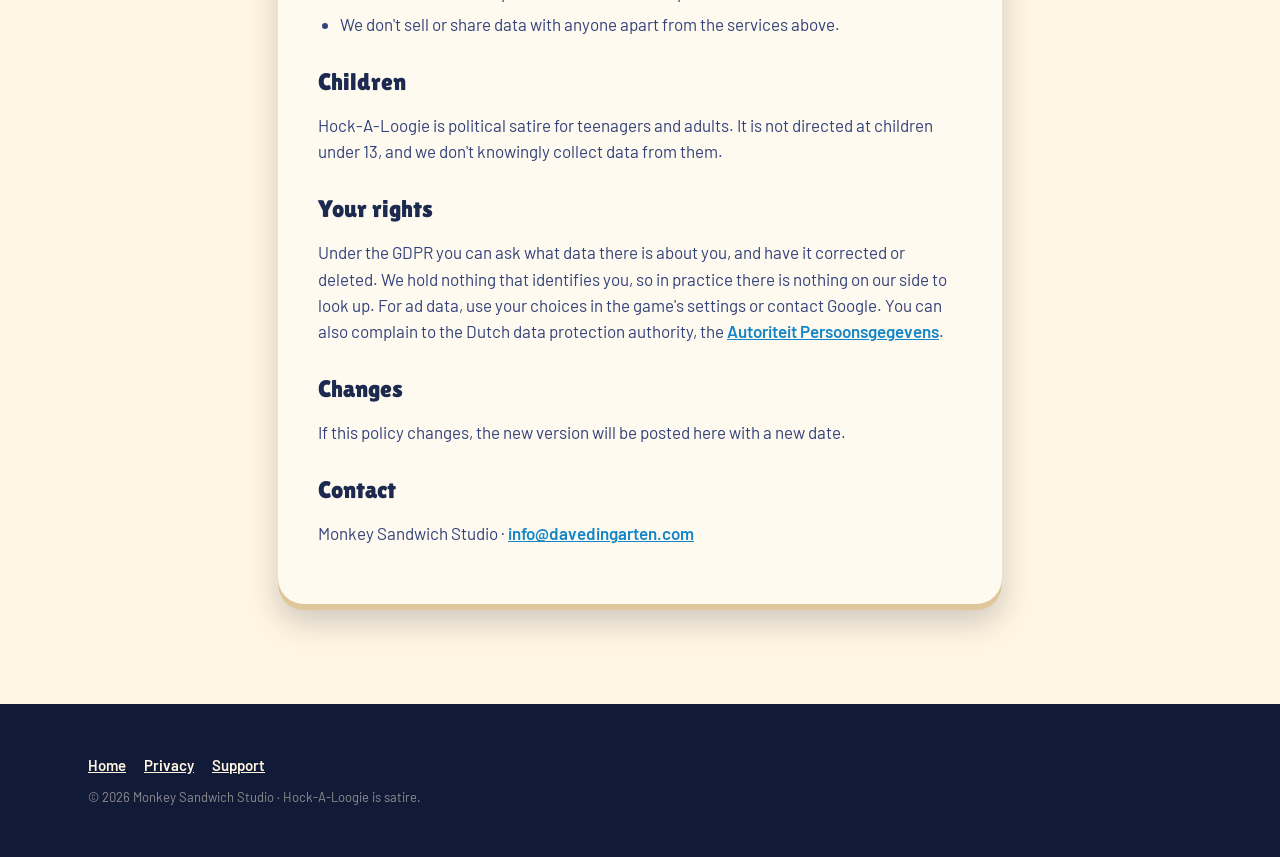
==== commit 5f55f511: "Privacy, support and FAQ: the Presidential Pardon and pardon packs (through Apple; restore on a new " ====
--- a/privacy/index.html
+++ b/privacy/index.html
@@ -24,16 +24,16 @@
   <div class="wrap">
     <p class="kicker">PRIVACY POLICY</p>
     <h1 class="h2">Your data, <span class="hl">kept dry.</span></h1>
-    <p class="date">Last updated: 29 October 2026</p>
+    <p class="date">Last updated: 29 October 2026 (purchases added)</p>
 
     <div class="doc-card">
-      <p class="lead">Hock-A-Loogie is made by Monkey Sandwich Studio in the Netherlands. You don't make an account, we never ask for your name or email, and the game doesn't sell anything. Here is what is collected and why.</p>
+      <p class="lead">Hock-A-Loogie is made by Monkey Sandwich Studio in the Netherlands. You don't make an account and we never ask for your name or email. Here is what is collected and why.</p>
 
       <h3>Your progress stays on your device</h3>
       <p>Your scores, rank, Tears, upgrades, trophies and settings are saved on your phone (or, on the web, in your browser). They are never sent to us. Delete the app or clear the browser's data and they are gone; we can't restore them.</p>
 
       <h3>Anonymous play statistics</h3>
-      <p>To learn how far players get and what is too hard, the game sends anonymous statistics to <a href="https://telemetrydeck.com/privacy/" rel="noopener">TelemetryDeck</a>, which stores them on servers in the EU. These are game events such as a level cleared, a game's score, how long it lasted and a rank reached, together with the platform (iOS or web) and the app version.</p>
+      <p>To learn how far players get and what is too hard, the game sends anonymous statistics to <a href="https://telemetrydeck.com/privacy/" rel="noopener">TelemetryDeck</a>, which stores them on servers in the EU. These are game events such as a level cleared, a game's score, how long it lasted, a rank reached and whether something was bought in the game, together with the platform (iOS or web) and the app version.</p>
       <p>Each install has a random ID that is hashed before it leaves the device, so the statistics can't be traced back to you or your device. They contain no name, email, location or advertising ID, TelemetryDeck doesn't store your IP address, and we only ever look at totals.</p>
 
       <h3>Ads, only when you ask for one</h3>
@@ -41,12 +41,14 @@
       <p>To serve an ad, measure it and prevent fraud, Google may collect information about your device and how you interact with the ad, such as the device model, operating system, IP address and an identifier for this app. The ads are <strong>not personalised</strong>: the game doesn't ask to track you across other apps and doesn't use your device's advertising ID.</p>
       <p>In the European Economic Area, the United Kingdom and Switzerland, Google's consent message asks for your choices before any ad is shown. You can change them at any time under Privacy choices in the game's settings. To learn more, read <a href="https://policies.google.com/privacy" rel="noopener">Google's privacy policy</a>.</p>
 
+      <h3>Purchases</h3>
+      <p>You can buy the Presidential Pardon or a pack of pardons in the game. Payment goes entirely through Apple's App Store: we never see your name, Apple ID or payment details. Apple only tells the game what was bought, so it can unlock it, and lets you restore a purchase on a new device. Read <a href="https://www.apple.com/legal/privacy/" rel="noopener">Apple's privacy policy</a>.</p>
+
       <h3>What the game never collects</h3>
       <ul>
         <li>No account, name, email address or phone number.</li>
         <li>No location, contacts, photos, camera or microphone.</li>
-        <li>No payments: there are no in-app purchases.</li>
-        <li>We don't sell or share data with anyone apart from the two services above.</li>
+        <li>We don't sell or share data with anyone apart from the services above.</li>
       </ul>
 
       <h3>Children</h3>
